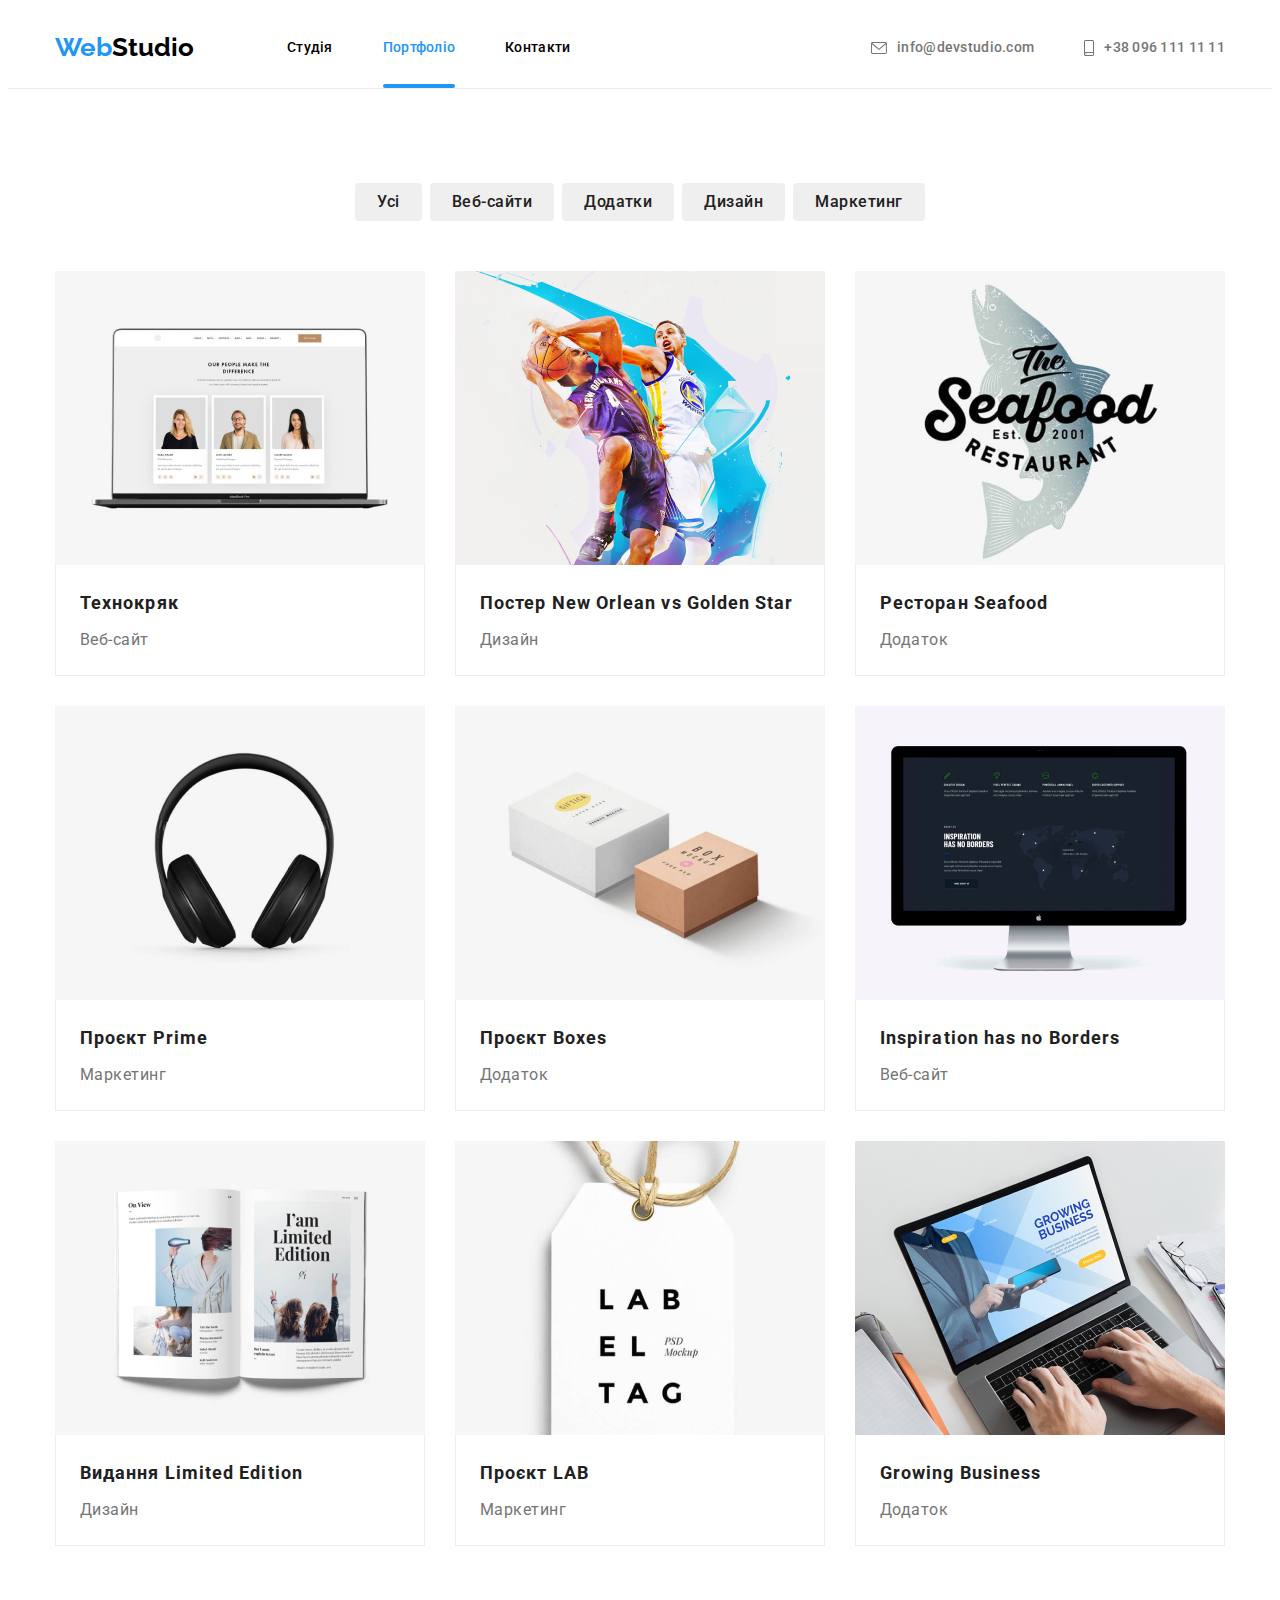
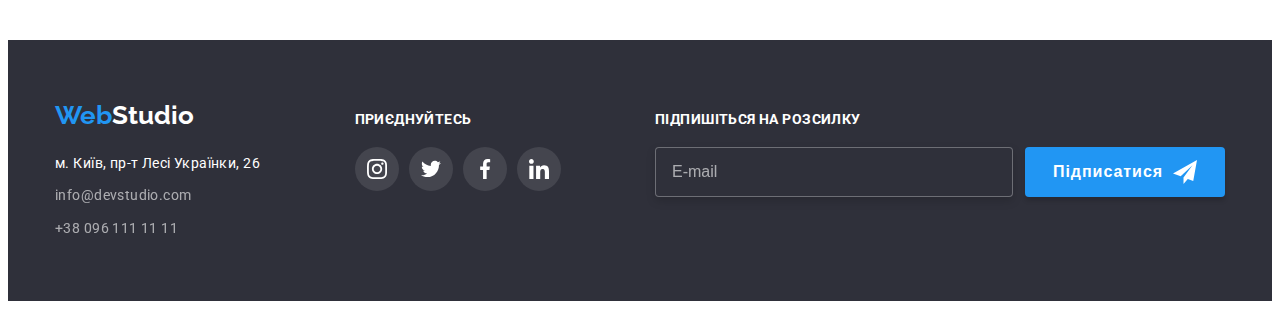
==== portfolio.html @ 4642f6f1 "дз 7" ====
<!DOCTYPE html>
<html lang="uk">
  <head>
    <meta charset="UTF-8" />
    <meta http-equiv="X-UA-Compatible" content="IE=edge" />
    <meta name="viewport" content="width=device-width, initial-scale=1.0" />
    <title>Portfolio</title>
    <link
      href="https://fonts.googleapis.com/css2?family=Raleway:wght@400;500;700;900&family=Roboto:wght@400;500;700;900&display=swap"
      rel="stylesheet"
    />
    <link
      rel="stylesheet"
      href="https://cdnjs.cloudflare.com/ajax/libs/modern-normalize/1.1.0/modern-normalize.min.css"
      integrity="sha512-wpPYUAdjBVSE4KJnH1VR1HeZfpl1ub8YT/NKx4PuQ5NmX2tKuGu6U/JRp5y+Y8XG2tV+wKQpNHVUX03MfMFn9Q=="
      crossorigin="anonymous"
      referrerpolicy="no-referrer"
    />
    <link rel="stylesheet" href="./css/styles.css" />
  </head>
  <body>
    <header class="flex br-header">
      <div class="container header-flex">
        <nav class="flex nav">
          <a class="logo-two" href=""
            ><span class="logo-one">Web</span>Studio</a
          >
          <ul class="flex">
            <li class="studio-flex">
              <a class="studio" href="./index.html">Студія</a>
            </li>
            <li class="studio-flex">
              <a class="portfolio current" href="">Портфоліо</a>
            </li>
            <li class="studio-flex">
              <a class="contacts" href="">Контакти</a>
            </li>
          </ul>
        </nav>
        <ul class="flex">
          <li class="contact">
            <a class="mail" href="mailto:info@devstudio.com"
              ><svg class="envelope" width="16" height="12">
                <use href="./images/symbol-defs.svg#icon-envelope"></use>
              </svg>
              info@devstudio.com</a
            >
          </li>
          <li class="contact">
            <a class="phone" href="tel:+380961111111">
              <svg class="smartphone" width="10" height="16">
                <use href="./images/symbol-defs.svg#icon-smartphone"></use>
              </svg>
              +38 096 111 11 11</a
            >
          </li>
        </ul>
      </div>
    </header>
    <main>
      <section class="section-portfolio">
        <div class="container">
          <h1 class="headlines-one">Перелік можливостей</h1>
          <ul class="portfolio-btn">
            <li>
              <button class="buttons-portfolio one" type="button">Усі</button>
            </li>
            <li>
              <button class="buttons-portfolio two" type="button">
                Веб-сайти
              </button>
            </li>
            <li>
              <button class="buttons-portfolio three" type="button">
                Додатки
              </button>
            </li>
            <li>
              <button class="buttons-portfolio four" type="button">
                Дизайн
              </button>
            </li>
            <li>
              <button class="buttons-portfolio five" type="button">
                Маркетинг
              </button>
            </li>
          </ul>
          <ul class="cards">
            <li>
              <a class="shadow-cards" href="">
                <div class="position-cards">
                  <img src="./images/pj1.jpg" alt="" width="370" />
                  <div class="background-portfolio">
                    <p class="text-portfolio">
                      Ресурс пропонує комплексні пропозиції з різним рівнем
                      функціоналу та сервісів. Все це дозволить відвідувачу
                      отримати вичерпні відомості про компанію чи приватну
                      особу.
                    </p>
                  </div>
                </div>
                <div class="border-cards">
                  <h2 class="headlines-portfolio">Технокряк</h2>
                  <p class="text-blocks">Веб-сайт</p>
                </div>
              </a>
            </li>
            <li>
              <a class="shadow-cards" href="">
                <div class="position-cards">
                  <img src="./images/pj2.jpg" alt="" width="370" />
                  <div class="background-portfolio">
                    <p class="text-portfolio">
                      Ресурс пропонує комплексні пропозиції з різним рівнем
                      функціоналу та сервісів. Все це дозволить відвідувачу
                      отримати вичерпні відомості про компанію чи приватну
                      особу.
                    </p>
                  </div>
                </div>
                <div class="border-cards">
                  <h2 class="headlines-portfolio">
                    Постер New Orlean vs Golden Star
                  </h2>
                  <p class="text-blocks">Дизайн</p>
                </div>
              </a>
            </li>
            <li>
              <a class="shadow-cards" href="">
                <div class="position-cards">
                  <img src="./images/pj3.jpg" alt="" width="370" />
                  <div class="background-portfolio">
                    <p class="text-portfolio">
                      Ресурс пропонує комплексні пропозиції з різним рівнем
                      функціоналу та сервісів. Все це дозволить відвідувачу
                      отримати вичерпні відомості про компанію чи приватну
                      особу.
                    </p>
                  </div>
                </div>
                <div class="border-cards">
                  <h2 class="headlines-portfolio">Ресторан Seafood</h2>
                  <p class="text-blocks">Додаток</p>
                </div>
              </a>
            </li>
            <li>
              <a class="shadow-cards" href="">
                <div class="position-cards">
                  <img src="./images/pj4.jpg" alt="" width="370" />
                  <div class="background-portfolio">
                    <p class="text-portfolio">
                      Ресурс пропонує комплексні пропозиції з різним рівнем
                      функціоналу та сервісів. Все це дозволить відвідувачу
                      отримати вичерпні відомості про компанію чи приватну
                      особу.
                    </p>
                  </div>
                </div>
                <div class="border-cards">
                  <h2 class="headlines-portfolio">Проєкт Prime</h2>
                  <p class="text-blocks">Маркетинг</p>
                </div>
              </a>
            </li>
            <li>
              <a class="shadow-cards" href="">
                <div class="position-cards">
                  <img src="./images/pj5.jpg" alt="" width="370" />
                  <div class="background-portfolio">
                    <p class="text-portfolio">
                      Ресурс пропонує комплексні пропозиції з різним рівнем
                      функціоналу та сервісів. Все це дозволить відвідувачу
                      отримати вичерпні відомості про компанію чи приватну
                      особу.
                    </p>
                  </div>
                </div>
                <div class="border-cards">
                  <h2 class="headlines-portfolio">Проєкт Boxes</h2>
                  <p class="text-blocks">Додаток</p>
                </div>
              </a>
            </li>
            <li>
              <a class="shadow-cards" href="">
                <div class="position-cards">
                  <img src="./images/pj6.jpg" alt="" width="370" />
                  <div class="background-portfolio">
                    <p class="text-portfolio">
                      Ресурс пропонує комплексні пропозиції з різним рівнем
                      функціоналу та сервісів. Все це дозволить відвідувачу
                      отримати вичерпні відомості про компанію чи приватну
                      особу.
                    </p>
                  </div>
                </div>
                <div class="border-cards">
                  <h2 class="headlines-portfolio">
                    Inspiration has no Borders
                  </h2>
                  <p class="text-blocks">Веб-сайт</p>
                </div>
              </a>
            </li>
            <li>
              <a class="shadow-cards" href="">
                <div class="position-cards">
                  <img src="./images/pj7.jpg" alt="" width="370" />
                  <div class="background-portfolio">
                    <p class="text-portfolio">
                      Ресурс пропонує комплексні пропозиції з різним рівнем
                      функціоналу та сервісів. Все це дозволить відвідувачу
                      отримати вичерпні відомості про компанію чи приватну
                      особу.
                    </p>
                  </div>
                </div>
                <div class="border-cards">
                  <h2 class="headlines-portfolio">Видання Limited Edition</h2>
                  <p class="text-blocks">Дизайн</p>
                </div>
              </a>
            </li>
            <li>
              <a class="shadow-cards" href="">
                <div class="position-cards">
                  <img src="./images/pj8.jpg" alt="" width="370" />
                  <div class="background-portfolio">
                    <p class="text-portfolio">
                      Ресурс пропонує комплексні пропозиції з різним рівнем
                      функціоналу та сервісів. Все це дозволить відвідувачу
                      отримати вичерпні відомості про компанію чи приватну
                      особу.
                    </p>
                  </div>
                </div>
                <div class="border-cards">
                  <h2 class="headlines-portfolio">Проєкт LAB</h2>
                  <p class="text-blocks">Маркетинг</p>
                </div>
              </a>
            </li>
            <li>
              <a class="shadow-cards" href="">
                <div class="position-cards">
                  <img src="./images/pj9.jpg" alt="" width="370" />
                  <div class="background-portfolio">
                    <p class="text-portfolio">
                      Ресурс пропонує комплексні пропозиції з різним рівнем
                      функціоналу та сервісів. Все це дозволить відвідувачу
                      отримати вичерпні відомості про компанію чи приватну
                      особу.
                    </p>
                  </div>
                </div>
                <div class="border-cards">
                  <h2 class="headlines-portfolio">Growing Business</h2>
                  <p class="text-blocks">Додаток</p>
                </div>
              </a>
            </li>
          </ul>
        </div>
      </section>
    </main>
    <footer class="dark-fon-two">
      <div class="container footer-box">
        <div>
          <a class="logo-footer flex-footer" href=""
            ><span class="logo-one">Web</span>Studio</a
          >
          <address class="flex-footer">
            <ul>
              <li class="footer-margin">
                <a class="address" href="">м. Київ, пр-т Лесі Українки, 26</a>
              </li>
              <li class="footer-margin">
                <a class="mail-two" href="mailto:info@devstudio.com"
                  >info@devstudio.com</a
                >
              </li>
              <li class="footer-margin">
                <a class="phone-two" href="tel:+380961111111"
                  >+38 096 111 11 11</a
                >
              </li>
            </ul>
          </address>
        </div>
        <div class="flex-footer-two">
          <p class="join">Приєднуйтесь</p>
          <ul class="flex-icon">
            <li class="icon-team">
              <a class="icon-hover" href="">
                <svg class="icon-instagram" width="20" height="20">
                  <use href="./images/symbol-defs.svg#icon-instagram"></use>
                </svg>
              </a>
            </li>
            <li class="icon-team">
              <a class="icon-hover" href="">
                <svg class="icon-instagram" width="20" height="20">
                  <use href="./images/symbol-defs.svg#icon-twitter"></use>
                </svg>
              </a>
            </li>
            <li class="icon-team">
              <a class="icon-hover" href="">
                <svg class="icon-instagram" width="20" height="20">
                  <use href="./images/symbol-defs.svg#icon-facebook"></use>
                </svg>
              </a>
            </li>
            <li class="icon-team">
              <a class="icon-hover" href="">
                <svg class="icon-instagram" width="20" height="20">
                  <use href="./images/symbol-defs.svg#icon-linkedin"></use>
                </svg>
              </a>
            </li>
          </ul>
        </div>
        <div class="form-subscribe">
          <p class="email-headlines">Підпишіться на розсилку</p>
          <form class="form-email">
            <input
              class="input-email"
              type="email"
              name="email"
              required
              placeholder="E-mail"
            />
            <button class="button-email" type="submit">
              Підписатися
              <svg class="icon-email" width="24" height="24">
                <use href="./images/symbol-defs.svg#icon-send"></use>
              </svg>
            </button>
          </form>
        </div>
      </div>
    </footer>
  </body>
</html>
---- css/styles.css ----
:root {
  --dark-fon: #2f303a;
  --logo-one: #2196f3;
  --logo-two: #000000;
  --text-black: #000000;
  --text-white: #ffffff;
  --text-gray: #757575;
  --text-darkgray: #212121;
  --section-team: #f5f4fa;
  --icon-svg: #afb1b8;
}

*,
*::before,
*::after {
  box-sizing: border-box;
}

body {
  font-family: "Roboto", sans-serif;
  background-color: var(--text-white);
}

a {
  text-decoration: none;
}
/*  */
ul {
  list-style: none;
}

h1,
h2,
h3,
h4,
p,
ul {
  margin: 0;
  padding: 0;
}

img {
  display: block;
  max-width: 100%;
  height: auto;
}

.dark-fon {
  padding-top: 200px;
  padding-bottom: 200px;
  background-color: var(--dark-fon);
}

.overlay {
  max-width: 1600px;
  height: 600px;
  margin-right: auto;
  margin-left: auto;
  padding-bottom: 94px;
  background-size: cover;
  background-repeat: no-repeat;
  background-position: center;
  background-image: linear-gradient(to right, #2f303a66, rgba(47, 48, 58, 0.4)),
    url(../images/Imgfon.jpg);
}

.envelope {
  fill: currentColor;
  margin-right: 10px;
}

.smartphone {
  fill: currentColor;
  margin-right: 10px;
}

.section-one {
  padding-top: 94px;
}

.section-two {
  padding-top: 94px;
  padding-bottom: 94px;
}

/* часть логотипа веб-студии */

.logo-one,
.logo-two,
.logo-footer {
  font-family: "Raleway";
  font-weight: 700;
  font-size: 26px;
  line-height: 1.2;
  text-decoration: none;
  color: var(--logo-one);
}

/* часть логотипа веб-студии */
.logo-two {
  display: flex;
  padding-top: 24px;
  padding-bottom: 25px;
  margin-right: 93px;
  color: var(--logo-two);
}

/* шапка страницы */

.container {
  width: 1200px;
  padding-left: 15px;
  padding-right: 15px;
  margin-right: auto;
  margin-left: auto;
}

.header-flex {
  display: flex;
}

.br-header {
  border-bottom: 1px solid #ececec;
}

.flex {
  display: flex;
}
.nav {
  display: flex;
  margin-right: auto;
}

/* навигация сайта */
.studio,
.portfolio,
.contacts,
.mail,
.phone {
  font-weight: 500;
  font-size: 14px;
  line-height: 1.14;
  letter-spacing: 0.02em;
  text-decoration: none;
  color: var(--text-gray);
}

.studio-flex {
  margin-right: 50px;
}
.studio-flex:last-child {
  margin-right: 0;
}

.contact {
  margin-right: 50px;
}
.contact:last-child {
  margin-right: 0;
}

.studio,
.portfolio,
.mail,
.contacts,
.phone {
  display: flex;
  padding-top: 32px;
  padding-bottom: 32px;
}

.studio {
  position: relative;
  color: var(--text);
}

.portfolio {
  position: relative;
  color: var(--text);
}

.contacts {
  color: var(--text);
}
.contacts-flex {
  margin-right: 344px;
}

.mail,
.phone {
  align-items: center;
}

.contact {
  margin-right: 50px;
}

.studio,
.portfolio,
.contacts,
.mail,
.phone {
  transition: color 250ms cubic-bezier(0.4, 0, 0.2, 1);
}

.studio:hover,
.studio:focus,
.portfolio:hover,
.portfolio:focus,
.contacts:hover,
.contacts:focus,
.mail:hover,
.mail:focus,
.phone:hover,
.phone:focus {
  color: var(--logo-one);
}

.phone {
  color: var(--text-gray);
}

/* главный заголовок проекта */
.key-title {
  display: flex;
  justify-content: center;
  font-weight: 900;
  font-size: 44px;
  line-height: 1.36;
  letter-spacing: 0.06em;
  text-align: center;
  text-transform: uppercase;
  width: 696px;
  margin-bottom: 30px;
  margin-left: auto;
  margin-right: auto;
  color: var(--text-white);
}

/*кнопка*/
.button {
  display: block;
  margin-right: auto;
  margin-left: auto;
  width: 216px;
  height: 50px;
  left: 766px;
  top: 432px;
  font-weight: 700;
  font-size: 16px;
  line-height: 1.88;
  border-radius: 4px;
  box-shadow: 0px 4px 4px rgba(0, 0, 0, 0.15);
  color: var(--text-white);
  cursor: pointer;
  padding: 10px 22px;
  border: none;
  background-color: var(--logo-one);

  transition: background-color 250ms cubic-bezier(0.4, 0, 0.2, 1),
    color 250ms cubic-bezier(0.4, 0, 0.2, 1),
    box-shadow 250ms cubic-bezier(0.4, 0, 0.2, 1);
}
.button:hover {
  color: var(--text-white);
  background-color: #188ce8;
}

/* переречень достоинств */

.visually-hidden {
  position: absolute;
  white-space: nowrap;
  width: 1px;
  height: 1px;
  overflow: hidden;
  border: 0;
  padding: 0;
  clip: rect(0 0 0 0);
  clip-path: inset(50%);
  margin: -1px;
}

.headlines {
  font-weight: 700;
  font-size: 14px;
  line-height: 1.14;
  letter-spacing: 0.03em;
  text-transform: uppercase;
  margin-bottom: 10px;
  color: var(--text-darkgray);
}

/*перечень описания достоинств */

.icons {
  display: flex;
  justify-content: center;
  align-items: center;
  width: 270px;
  height: 120px;
  border-radius: 4px;
  margin-bottom: 30px;
  background-color: var(--section-team);
}

.flex-description {
  display: flex;
  /* padding-top: 94px; */
}

.description {
  font-size: 14px;
  line-height: 1.71;
  letter-spacing: 0.03em;
  color: var(--text-gray);
}

.li-description {
  margin-right: 30px;
}
.li-description:last-child {
  margin-right: 0;
}

.flex-work {
  display: flex;
  justify-content: center;
  gap: 30px;
}

.img {
  display: block;
  max-width: 100%;
  height: auto;
}
.img:last-child {
  padding-right: 0;
}

.img-position {
  position: relative;
}

.img-background {
  position: absolute;
  bottom: 0;
  width: 370px;
  height: 70px;
  background: rgba(47, 48, 58, 0.8);
}

.img-text {
  position: absolute;
  display: flex;
  justify-content: center;
  align-items: center;
  font-weight: 700;
  font-size: 14px;
  line-height: 1.14;
  text-align: center;
  letter-spacing: 0.03em;
  text-transform: uppercase;
  color: var(--text-white);
}

/*заголовки "чем занимаемся" и "наша команда" */
.headlines-two {
  font-weight: 700;
  font-size: 36px;
  line-height: 1.16;
  text-align: center;
  letter-spacing: 0.03em;
  margin-bottom: 50px;
  color: var(--text-darkgray);
}

/* НАША КОМАНДА*/

.flex-team {
  display: flex;
  justify-content: center;
}

.section-team {
  padding-top: 94px;
  padding-bottom: 94px;
  background-color: var(--section-team);
}

/*блоки членов команды */
.block {
  box-shadow: 0px 1px 3px rgba(0, 0, 0, 0.12), 0px 1px 1px rgba(0, 0, 0, 0.14),
    0px 2px 1px rgba(0, 0, 0, 0.2);
  border-radius: 0px 0px 4px 4px;
  background-color: var(--text-white);
  margin-right: 30px;
}
.block:last-child {
  margin-right: 0;
}

/* имена команды */
.name {
  font-weight: 500;
  font-size: 16px;
  line-height: 1.18;
  text-align: center;
  letter-spacing: 0.03em;
  padding-top: 30px;
  margin-bottom: 10px;
  color: var(--text-darkgray);
}

/* кем работают */
.name-work {
  font-size: 16px;
  line-height: 1.18;
  text-align: center;
  letter-spacing: 0.03em;
  margin-bottom: 16px;
  color: var(--text-gray);
}

.flex-icon-one {
  display: flex;
  justify-content: center;
  padding-bottom: 30px;
  gap: 10px;
}

.flex-icon {
  display: flex;
  gap: 10px;
}

.icon-team {
  width: 44px;
  height: 44px;
}

.icon-hover-one {
  display: flex;
  justify-content: center;
  align-items: center;
  width: 100%;
  height: 100%;
  border-radius: 50%;
  fill: currentColor;
  color: var(--icon-svg);
  transition: background-color 250ms cubic-bezier(0.4, 0, 0.2, 1),
    color 250ms cubic-bezier(0.4, 0, 0.2, 1);
}

.icon-hover-one:hover,
.icon-hover-one:focus {
  color: var(--text-white);
  background-color: var(--logo-one);
}

.icon-hover {
  display: flex;
  justify-content: center;
  align-items: center;
  width: 100%;
  height: 100%;
  border-radius: 50%;
  fill: currentColor;
  color: var(--text-white);
  background: rgba(255, 255, 255, 0.1);

  transition: background-color 250ms cubic-bezier(0.4, 0, 0.2, 1);
}

.icon-hover:hover,
.icon-hover:focus {
  background-color: var(--logo-one);
}

.clients-flex {
  display: flex;
  gap: 30px;
}

.section-svg {
  padding-top: 90px;
  padding-bottom: 93px;
}

.standing-clients {
  font-weight: 700;
  font-size: 36px;
  line-height: 1.17;
  text-align: center;
  letter-spacing: 0.03em;
  margin-bottom: 50px;
}

.clients-hover {
  display: flex;
  justify-content: center;
  align-items: center;
  width: 170px;
  height: 92px;
  border: 1px solid var(--icon-svg);
  border-radius: 4px;
  color: var(--icon-svg);
  fill: currentColor;

  transition: border-color 250ms cubic-bezier(0.4, 0, 0.2, 1),
    color 250ms cubic-bezier(0.4, 0, 0.2, 1);
}

.clients-hover:hover,
.clients-hover:focus {
  border-color: var(--logo-one);
  color: var(--logo-one);
}

/* ФУТЕР */

.logo-footer {
  margin-bottom: 20px;
  color: var(--text-white);
}

.dark-fon-two {
  background-color: var(--dark-fon);
  padding-top: 60px;
  padding-bottom: 60px;
}

.flex-footer {
  display: flex;
  justify-self: start;
}

.flex-footer-two {
  margin-left: auto;
}

.footer-box {
  display: flex;
  align-items: baseline;
}

.footer-margin {
  margin-bottom: 9px;
}
.footer-margin:last-child {
  margin-bottom: 0;
}

/* текст футера*/

/* адресс */
.address {
  color: var(--text-white);
}

.mail-two,
.phone-two {
  color: var(--text-white);
  opacity: 0.6;
}

.address:hover,
.address:focus,
.mail-two:hover,
.mail-two:focus,
.phone-two:hover,
.phone-two:focus {
  color: var(--logo-one);
}

.address,
.mail-two,
.phone-two {
  font-style: normal;
  font-size: 14px;
  line-height: 1.71;
  letter-spacing: 0.03em;

  transition: color 250ms cubic-bezier(0.4, 0, 0.2, 1);
}

.join {
  font-weight: 700;
  font-size: 14px;
  margin-bottom: 20px;
  line-height: 16px;
  letter-spacing: 0.03em;
  text-transform: uppercase;
  color: var(--text-white);
}

/* ЭЛЕМЕНТЫ СТРАНИЦЫ ПОРТФОЛИО! */

/* заголовки блоков */

.headlines-one {
  position: absolute;
  white-space: nowrap;
  width: 1px;
  height: 1px;
  overflow: hidden;
  border: 0;
  padding: 0;
  clip: rect(0 0 0 0);
  clip-path: inset(50%);
  margin: -1px;
}

.headlines-portfolio {
  font-weight: 700;
  font-size: 18px;
  line-height: 2;
  letter-spacing: 0.06em;
  text-decoration: none;
  margin-bottom: 4px;
  color: var(--text-darkgray);
}

.section-portfolio {
  padding-top: 94px;
  padding-bottom: 94px;
}

/* кнопки порфтолио */

.buttons-portfolio {
  font-family: inherit;
  font-weight: 500;
  font-size: 16px;
  line-height: 1.62;
  letter-spacing: 0.03em;
  padding: 6px 22px;
  cursor: pointer;
  border: none;
  border-radius: 4px;
  color: var(--text-darkgray);
  transition: color 250ms cubic-bezier(0.4, 0, 0.2, 1),
    background-color 250ms cubic-bezier(0.4, 0, 0.2, 1),
    box-shadow 250ms cubic-bezier(0.4, 0, 0.2, 1);
}

.buttons-portfolio:hover,
.buttons-portfolio:focus {
  color: var(--text-white);
  background-color: var(--logo-one);
  box-shadow: 0px 1px 1px rgba(0, 0, 0, 0.12), 0px 4px 4px rgba(0, 0, 0, 0.06),
    1px 4px 6px rgba(0, 0, 0, 0.16);
}

.portfolio-btn {
  display: flex;
  justify-content: center;
  gap: 8px;
  margin-bottom: 50px;
}

/* текст блоков */

.text-blocks {
  font-size: 16px;
  line-height: 1.88;
  letter-spacing: 0.03em;
  color: var(--text-gray);
}

.current {
  color: var(--logo-one);
}

.current::after {
  content: "";
  position: absolute;
  width: 100%;
  height: 4px;
  top: 76px;
  background: var(--logo-one);
  border-radius: 2px;
}

.cards {
  display: flex;
  flex-wrap: wrap;
  gap: 30px;
}

.background-portfolio {
  position: absolute;
  left: 0;
  top: 0;
  width: 100%;
  height: 100%;
  background: rgba(33, 150, 243, 0.9);
  transform: translateY(101%);
  transition: transform 250ms cubic-bezier(0.4, 0, 0.2, 1);
}

.text-portfolio {
  position: absolute;
  padding: 63px 24px;
  font-weight: 400;
  font-size: 18px;
  line-height: 1.56;
  letter-spacing: 0.03em;
  color: var(--text-white);
}

.shadow-cards:hover .background-portfolio,
.shadow-cards:focus .background-portfolio {
  transform: translateY(0);
}

.position-cards {
  position: relative;
  overflow: hidden;
}

.shadow-cards {
  display: block;
  transition: box-shadow 250ms cubic-bezier(0.4, 0, 0.2, 1);
}

.shadow-cards:hover,
.shadow-cards:focus {
  box-shadow: 0px 1px 1px rgba(0, 0, 0, 0.12), 0px 4px 4px rgba(0, 0, 0, 0.06),
    1px 4px 6px rgba(0, 0, 0, 0.16);
}

.border-cards {
  border-right: 1px solid #eeeeee;
  border-left: 1px solid #eeeeee;
  border-bottom: 1px solid #eeeeee;
  padding: 20px 24px;
}

/* /* 
Модальное окно */
.backdrop {
  position: fixed;
  top: 0;
  left: 0;
  z-index: 100;
  width: 100%;
  height: 100%;
  background: rgba(0, 0, 0, 0.2);
  transition: opacity 250ms cubic-bezier(0.4, 0, 0.2, 1),
    visibility 250ms cubic-bezier(0.4, 0, 0.2, 1);
}

.backdrop.is-hidden {
  visibility: hidden;
  opacity: 0;
  pointer-events: none;
}

.modal {
  position: absolute;
  top: 50%;
  left: 50%;
  transform: translate(-50%, -50%);
  width: 528px;
  height: 581px;
  padding: 40px;
  background: var(--text-white);
  box-shadow: 0px 1px 3px rgba(0, 0, 0, 0.12), 0px 1px 1px rgba(0, 0, 0, 0.14),
    0px 2px 1px rgba(0, 0, 0, 0.2);
  border-radius: 4px;
}

.button-modal {
  position: absolute;
  top: 8px;
  right: 8px;
  display: flex;
  align-items: center;
  justify-content: center;
  width: 30px;
  height: 30px;
  border-radius: 50%;
  padding: 0;
  background: #ffffff;
  border: 1px solid rgba(0, 0, 0, 0.1);
}

.svg-icon-close {
  cursor: pointer;
  transition: fill 250ms cubic-bezier(0.4, 0, 0.2, 1);
}

.svg-icon-close:hover {
  fill: var(--logo-one);
}

/* Контент модального окна */

.modal-headlines {
  font-weight: 700;
  font-size: 20px;
  line-height: 1.15;
  text-align: center;
  letter-spacing: 0.03em;
  color: var(--text-darkgray);
  margin-bottom: 12px;
}

.form-modal {
  display: flex;
  flex-direction: column;
}

.modal-icon {
  position: relative;
  display: block;
}

.modal-icon-svg {
  position: absolute;
  top: 50%;
  left: 12px;
  transform: translateY(-50%);
  transition: fill 250ms cubic-bezier(0.4, 0, 0.2, 1);
}

.modal-input {
  display: flex;
  width: 100%;
  height: 40px;
  padding-left: 42px;

  border: 1px solid rgba(33, 33, 33, 0.2);
  border-radius: 4px;

  transition: border 250ms cubic-bezier(0.4, 0, 0.2, 1);
}

.modal-input:focus + .modal-icon-svg {
  fill: var(--logo-one);
}

.modal-input:focus {
  border-color: var(--logo-one);
  outline: none;
}

.modal-label {
  margin-bottom: 10px;
}

.modal-label-last {
  margin-bottom: 20px;
}

.name-form {
  display: block;
  font-weight: 400;
  font-size: 12px;
  line-height: 1.16;
  letter-spacing: 0.01em;
  margin-bottom: 4px;
  color: var(--text-gray);
}

.textarea {
  display: flex;
  width: 100%;
  height: 120px;
  resize: none;
  padding: 12px 16px;

  border: 1px solid rgba(33, 33, 33, 0.2);
  border-radius: 4px;

  transition: border 250ms cubic-bezier(0.4, 0, 0.2, 1);
}

.textarea:focus {
  border-color: var(--logo-one);
  outline: none;
}

.textarea::placeholder {
  color: rgba(117, 117, 117, 0.5);
}

.checkbox {
  margin: 0 auto;
  margin-bottom: 30px;
  font-style: normal;
  font-weight: 400;
  font-size: 12px;
  line-height: 1.16;
  letter-spacing: 0.03em;
  color: var(--text-gray);
}

.input-chekbox:checked + .modal-icon-checkbox {
  background-color: var(--logo-one);
}

.input-chekbox:checked + .modal-icon-checkbox .modal-icon-two {
  display: block;
}

.modal-icon-checkbox {
  width: 16px;
  height: 15px;
  cursor: pointer;
  border-radius: 2px;
  margin-right: 7px;
  box-shadow: 0 0 0 2px;
}

.input-chekbox {
  position: absolute;
  appearance: none;
}

.input-chekbox:focus + .modal-icon-checkbox {
  box-shadow: 0 0 0 1px;
}

.label-chekbox {
  display: flex;
  align-items: center;
  font-style: normal;
  font-weight: 400;
  font-size: 14px;
  line-height: 1.71;
  letter-spacing: 0.03em;
  color: #757575;
}

.modal-icon-two {
  display: none;
  fill: #000000;
}

.treaty {
  color: var(--logo-one);
  margin-left: 5px;
}

.button-submit-modal {
  width: 200px;
  height: 50px;
  background: #188ce8;
  box-shadow: 0px 4px 4px rgba(0, 0, 0, 0.15);
  border-radius: 4px;
  border: none;
  cursor: pointer;

  font-weight: 700;
  font-size: 16px;
  line-height: 1.88;
  align-self: center;
  letter-spacing: 0.06em;
  color: var(--text-white);
}

/* Форма подписки на почту */

.form-subscribe {
  margin-left: auto;
}

.email-headlines {
  font-weight: 700;
  font-size: 14px;
  line-height: 16px;
  letter-spacing: 0.03em;
  margin-bottom: 20px;
  text-transform: uppercase;
  color: var(--text-white);
}

.form-email {
  display: flex;
  align-content: flex-start;
}

.form-email::placeholder {
  color: rgba(255, 255, 255, 0.6);
}

.input-email {
  width: 358px;
  height: 50px;
  margin-right: 12px;
  border: 1px solid rgba(255, 255, 255, 0.3);
  filter: drop-shadow(0px 4px 4px rgba(0, 0, 0, 0.15));
  border-radius: 4px;
  padding-left: 16px;
  background-color: var(--dark-fon);
  color: var(--text-white);
  transition: border 250ms cubic-bezier(0.4, 0, 0.2, 1);
}

.input-email:focus {
  border-color: var(--logo-one);
  outline: none;
}

.button-email {
  width: 200px;
  height: 50px;
  background: #2196f3;
  box-shadow: 0px 4px 4px rgba(0, 0, 0, 0.15);
  border-radius: 4px;
  font-weight: 700;
  font-size: 16px;
  line-height: 1.88;
  padding-left: 28px;
  border: none;
  cursor: pointer;

  display: flex;
  align-items: center;
  text-align: center;
  letter-spacing: 0.06em;
  color: var(--text-white);
}

.icon-email {
  margin-left: 10px;
}

.input-email::placeholder {
  font-weight: 400;
  font-size: 16px;
  line-height: 1.25;
  color: rgba(255, 255, 255, 0.6);
}
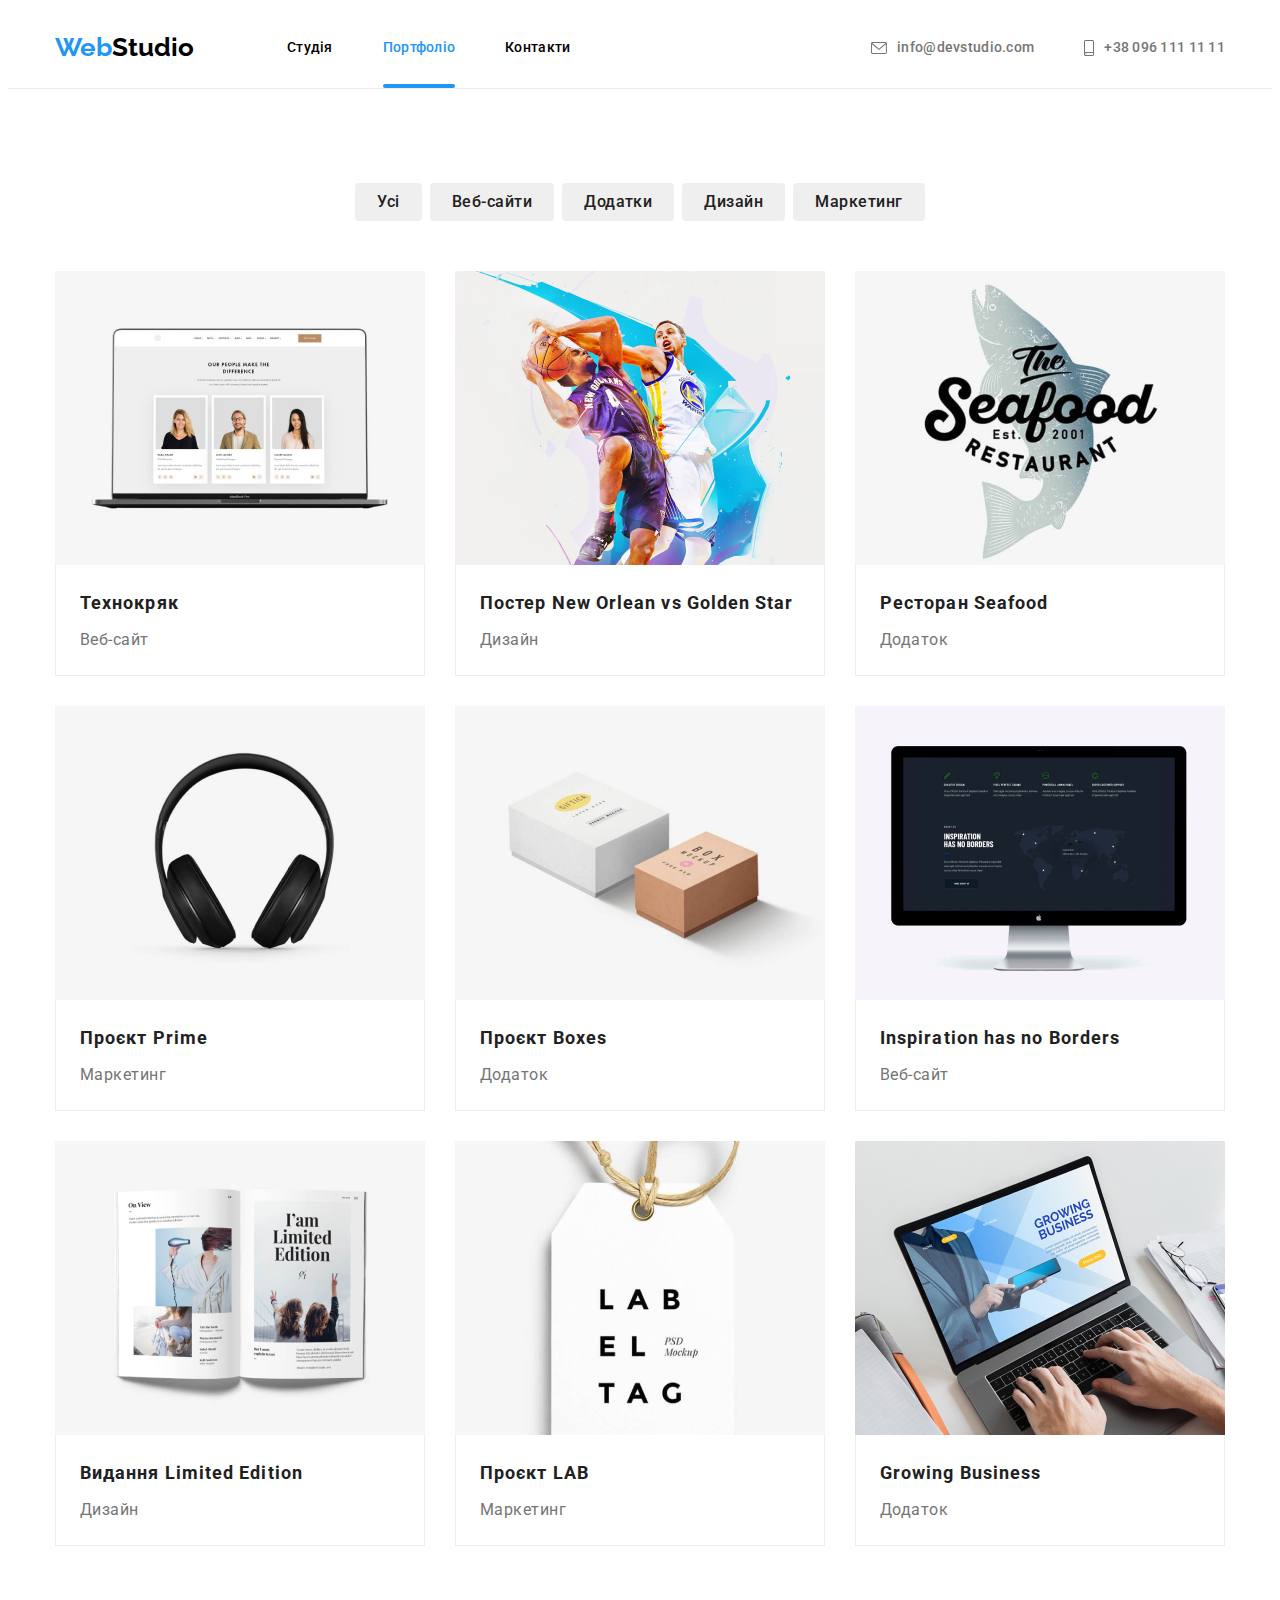
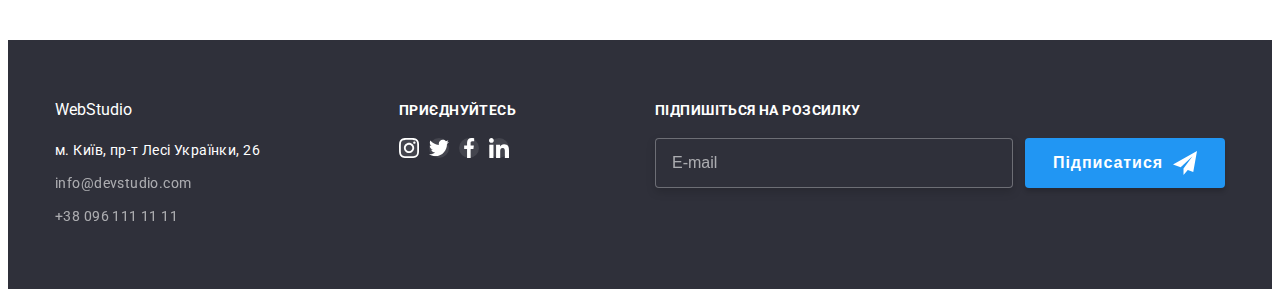
==== commit f1567425: "правки" ====
--- a/portfolio.html
+++ b/portfolio.html
@@ -19,36 +19,38 @@
     <link rel="stylesheet" href="./css/styles.css" />
   </head>
   <body>
-    <header class="flex br-header">
-      <div class="container header-flex">
-        <nav class="flex nav">
-          <a class="logo-two" href=""
-            ><span class="logo-one">Web</span>Studio</a
+    <header class="header">
+      <div class="container container__flex">
+        <nav class="navigation container__margin-r">
+          <a class="logo logo__header logo_dark navigation__margin-r" href=""
+            ><span class="logo_accent">Web</span>Studio</a
           >
-          <ul class="flex">
-            <li class="studio-flex">
-              <a class="studio" href="./index.html">Студія</a>
-            </li>
-            <li class="studio-flex">
-              <a class="portfolio current" href="">Портфоліо</a>
-            </li>
-            <li class="studio-flex">
-              <a class="contacts" href="">Контакти</a>
+          <ul class="navigation__list">
+            <li class="navigation__item">
+              <a class="navigation__link" href="./index.html">Студія</a>
+            </li>
+            <li class="navigation__item">
+              <a class="navigation__link navigation__link_current" href=""
+                >Портфоліо</a
+              >
+            </li>
+            <li class="navigation__item">
+              <a class="navigation__link" href="">Контакти</a>
             </li>
           </ul>
         </nav>
-        <ul class="flex">
-          <li class="contact">
-            <a class="mail" href="mailto:info@devstudio.com"
-              ><svg class="envelope" width="16" height="12">
+        <ul class="header-contacts">
+          <li class="header-contacts__margin-r">
+            <a class="header-contacts__link" href="mailto:info@devstudio.com"
+              ><svg class="header-contacts__icon" width="16" height="12">
                 <use href="./images/symbol-defs.svg#icon-envelope"></use>
               </svg>
               info@devstudio.com</a
             >
           </li>
-          <li class="contact">
-            <a class="phone" href="tel:+380961111111">
-              <svg class="smartphone" width="10" height="16">
+          <li>
+            <a class="header-contacts__link" href="tel:+380961111111">
+              <svg class="header-contacts__icon" width="10" height="16">
                 <use href="./images/symbol-defs.svg#icon-smartphone"></use>
               </svg>
               +38 096 111 11 11</a
--- a/css/styles.css
+++ b/css/styles.css
@@ -64,19 +64,9 @@
     url(../images/Imgfon.jpg);
 }
 
-.envelope {
-  fill: currentColor;
-  margin-right: 10px;
-}
-
-.smartphone {
-  fill: currentColor;
-  margin-right: 10px;
-}
-
-.section-one {
+/* .section-excellence {
   padding-top: 94px;
-}
+} */
 
 .section-two {
   padding-top: 94px;
@@ -85,27 +75,31 @@
 
 /* часть логотипа веб-студии */
 
-.logo-one,
-.logo-two,
-.logo-footer {
+.logo {
   font-family: "Raleway";
   font-weight: 700;
   font-size: 26px;
   line-height: 1.2;
   text-decoration: none;
-  color: var(--logo-one);
-}
-
-/* часть логотипа веб-студии */
-.logo-two {
+}
+
+.logo__header {
   display: flex;
   padding-top: 24px;
   padding-bottom: 25px;
+}
+
+.navigation__margin-r {
   margin-right: 93px;
+}
+
+.logo_dark {
   color: var(--logo-two);
 }
 
-/* шапка страницы */
+.logo_accent {
+  color: var(--logo-one);
+}
 
 .container {
   width: 1200px;
@@ -115,109 +109,122 @@
   margin-left: auto;
 }
 
-.header-flex {
-  display: flex;
-}
-
-.br-header {
+.container__flex {
+  display: flex;
+}
+
+.header {
+  display: flex;
   border-bottom: 1px solid #ececec;
 }
 
-.flex {
-  display: flex;
-}
-.nav {
-  display: flex;
+.header-contacts {
+  display: flex;
+}
+
+.header-contacts__margin-r {
+  margin-right: 50px;
+}
+
+.navigation {
+  display: flex;
+}
+
+.container__margin-r {
   margin-right: auto;
 }
 
-/* навигация сайта */
-.studio,
-.portfolio,
-.contacts,
-.mail,
-.phone {
+.navigation__list {
+  display: flex;
+}
+
+.header-contacts__link {
   font-weight: 500;
   font-size: 14px;
   line-height: 1.14;
   letter-spacing: 0.02em;
   text-decoration: none;
   color: var(--text-gray);
-}
-
-.studio-flex {
-  margin-right: 50px;
-}
-.studio-flex:last-child {
-  margin-right: 0;
-}
-
-.contact {
-  margin-right: 50px;
-}
-.contact:last-child {
-  margin-right: 0;
-}
-
-.studio,
-.portfolio,
-.mail,
-.contacts,
-.phone {
+  transition: color 250ms cubic-bezier(0.4, 0, 0.2, 1);
   display: flex;
   padding-top: 32px;
   padding-bottom: 32px;
-}
-
-.studio {
+  align-items: center;
+}
+
+.header-contacts__link:hover,
+.header-contacts__link:focus {
+  color: var(--logo-one);
+}
+
+.header-contacts__link {
+  font-weight: 500;
+  font-size: 14px;
+  line-height: 1.14;
+  letter-spacing: 0.02em;
+  text-decoration: none;
+  color: var(--text-gray);
+  display: flex;
+  align-items: center;
+  padding-top: 32px;
+  padding-bottom: 32px;
+  color: var(--text-gray);
+  transition: color 250ms cubic-bezier(0.4, 0, 0.2, 1);
+}
+
+.header-contacts__link:hover,
+.header-contacts__link:focus {
+  color: var(--logo-one);
+}
+
+.header-contacts__icon {
+  fill: currentColor;
+  margin-right: 10px;
+}
+
+.navigation__item {
+  display: flex;
+  margin-right: 50px;
+}
+.navigation__item:last-child {
+  margin-right: 0;
+}
+
+.navigation__link {
+  display: flex;
+  padding-top: 32px;
+  padding-bottom: 32px;
+  font-weight: 500;
+  font-size: 14px;
+  line-height: 1.14;
+  letter-spacing: 0.02em;
+  text-decoration: none;
+  color: var(--text);
   position: relative;
-  color: var(--text);
-}
-
-.portfolio {
-  position: relative;
-  color: var(--text);
+  transition: color 250ms cubic-bezier(0.4, 0, 0.2, 1);
+}
+
+.navigation__link_current::after {
+  content: "";
+  position: absolute;
+  width: 100%;
+  height: 4px;
+  top: 76px;
+  background: var(--logo-one);
+  border-radius: 2px;
+}
+
+.navigation__link_current {
+  color: var(--logo-one);
+}
+
+.navigation__link:hover,
+.navigation__link:focus {
+  color: var(--logo-one);
 }
 
 .contacts {
   color: var(--text);
-}
-.contacts-flex {
-  margin-right: 344px;
-}
-
-.mail,
-.phone {
-  align-items: center;
-}
-
-.contact {
-  margin-right: 50px;
-}
-
-.studio,
-.portfolio,
-.contacts,
-.mail,
-.phone {
-  transition: color 250ms cubic-bezier(0.4, 0, 0.2, 1);
-}
-
-.studio:hover,
-.studio:focus,
-.portfolio:hover,
-.portfolio:focus,
-.contacts:hover,
-.contacts:focus,
-.mail:hover,
-.mail:focus,
-.phone:hover,
-.phone:focus {
-  color: var(--logo-one);
-}
-
-.phone {
-  color: var(--text-gray);
 }
 
 /* главный заголовок проекта */
@@ -266,6 +273,12 @@
   background-color: #188ce8;
 }
 
+.flex-work {
+  display: flex;
+  justify-content: center;
+  gap: 30px;
+}
+
 /* переречень достоинств */
 
 .visually-hidden {
@@ -281,7 +294,7 @@
   margin: -1px;
 }
 
-.headlines {
+.excellence__headlines {
   font-weight: 700;
   font-size: 14px;
   line-height: 1.14;
@@ -291,9 +304,7 @@
   color: var(--text-darkgray);
 }
 
-/*перечень описания достоинств */
-
-.icons {
+.excellence__icons {
   display: flex;
   justify-content: center;
   align-items: center;
@@ -304,24 +315,29 @@
   background-color: var(--section-team);
 }
 
-.flex-description {
-  display: flex;
-  /* padding-top: 94px; */
-}
-
-.description {
+.excellence {
+  padding-top: 94px;
+}
+
+.excellence__list {
+  display: flex;
+}
+
+.excellence__text {
   font-size: 14px;
   line-height: 1.71;
   letter-spacing: 0.03em;
   color: var(--text-gray);
 }
 
-.li-description {
+.excellence__description {
   margin-right: 30px;
 }
-.li-description:last-child {
+.excellence__description:last-child {
   margin-right: 0;
 }
+
+/* Чем занимаемся */
 
 .flex-work {
   display: flex;
@@ -364,7 +380,8 @@
   color: var(--text-white);
 }
 
-/*заголовки "чем занимаемся" и "наша команда" */
+/* заголовки "чем занимаемся" */
+
 .headlines-two {
   font-weight: 700;
   font-size: 36px;
@@ -377,31 +394,41 @@
 
 /* НАША КОМАНДА*/
 
-.flex-team {
-  display: flex;
-  justify-content: center;
-}
-
-.section-team {
+.team {
   padding-top: 94px;
   padding-bottom: 94px;
   background-color: var(--section-team);
 }
 
-/*блоки членов команды */
-.block {
-  box-shadow: 0px 1px 3px rgba(0, 0, 0, 0.12), 0px 1px 1px rgba(0, 0, 0, 0.14),
-    0px 2px 1px rgba(0, 0, 0, 0.2);
+.team__headline {
+  font-weight: 700;
+  font-size: 36px;
+  line-height: 1.16;
+  text-align: center;
+  letter-spacing: 0.03em;
+  margin-bottom: 50px;
+  color: var(--text-darkgray);
+}
+
+.team__list {
+  display: flex;
+  justify-content: center;
+}
+
+.team__block {
+  box-shadow: 0px 1px 3px rgb(0 0 0 / 12%), 0px 1px 1px rgb(0 0 0 / 14%),
+    0px 2px 1px rgb(0 0 0 / 20%);
   border-radius: 0px 0px 4px 4px;
   background-color: var(--text-white);
   margin-right: 30px;
 }
-.block:last-child {
+
+.team__block:last-child {
   margin-right: 0;
 }
 
 /* имена команды */
-.name {
+.team__name {
   font-weight: 500;
   font-size: 16px;
   line-height: 1.18;
@@ -413,7 +440,7 @@
 }
 
 /* кем работают */
-.name-work {
+.team__work {
   font-size: 16px;
   line-height: 1.18;
   text-align: center;
@@ -422,24 +449,19 @@
   color: var(--text-gray);
 }
 
-.flex-icon-one {
+.team__social-networks {
   display: flex;
   justify-content: center;
   padding-bottom: 30px;
   gap: 10px;
 }
 
-.flex-icon {
-  display: flex;
-  gap: 10px;
-}
-
-.icon-team {
+.team__icon {
   width: 44px;
   height: 44px;
 }
 
-.icon-hover-one {
+.team__link-icon {
   display: flex;
   justify-content: center;
   align-items: center;
@@ -452,11 +474,13 @@
     color 250ms cubic-bezier(0.4, 0, 0.2, 1);
 }
 
-.icon-hover-one:hover,
-.icon-hover-one:focus {
+.team__link-icon:hover,
+.team__link-icon:focus {
   color: var(--text-white);
   background-color: var(--logo-one);
 }
+
+/* конец блока команды */
 
 .icon-hover {
   display: flex;
@@ -518,6 +542,11 @@
 }
 
 /* ФУТЕР */
+
+.flex-icon {
+  display: flex;
+  gap: 10px;
+}
 
 .logo-footer {
   margin-bottom: 20px;
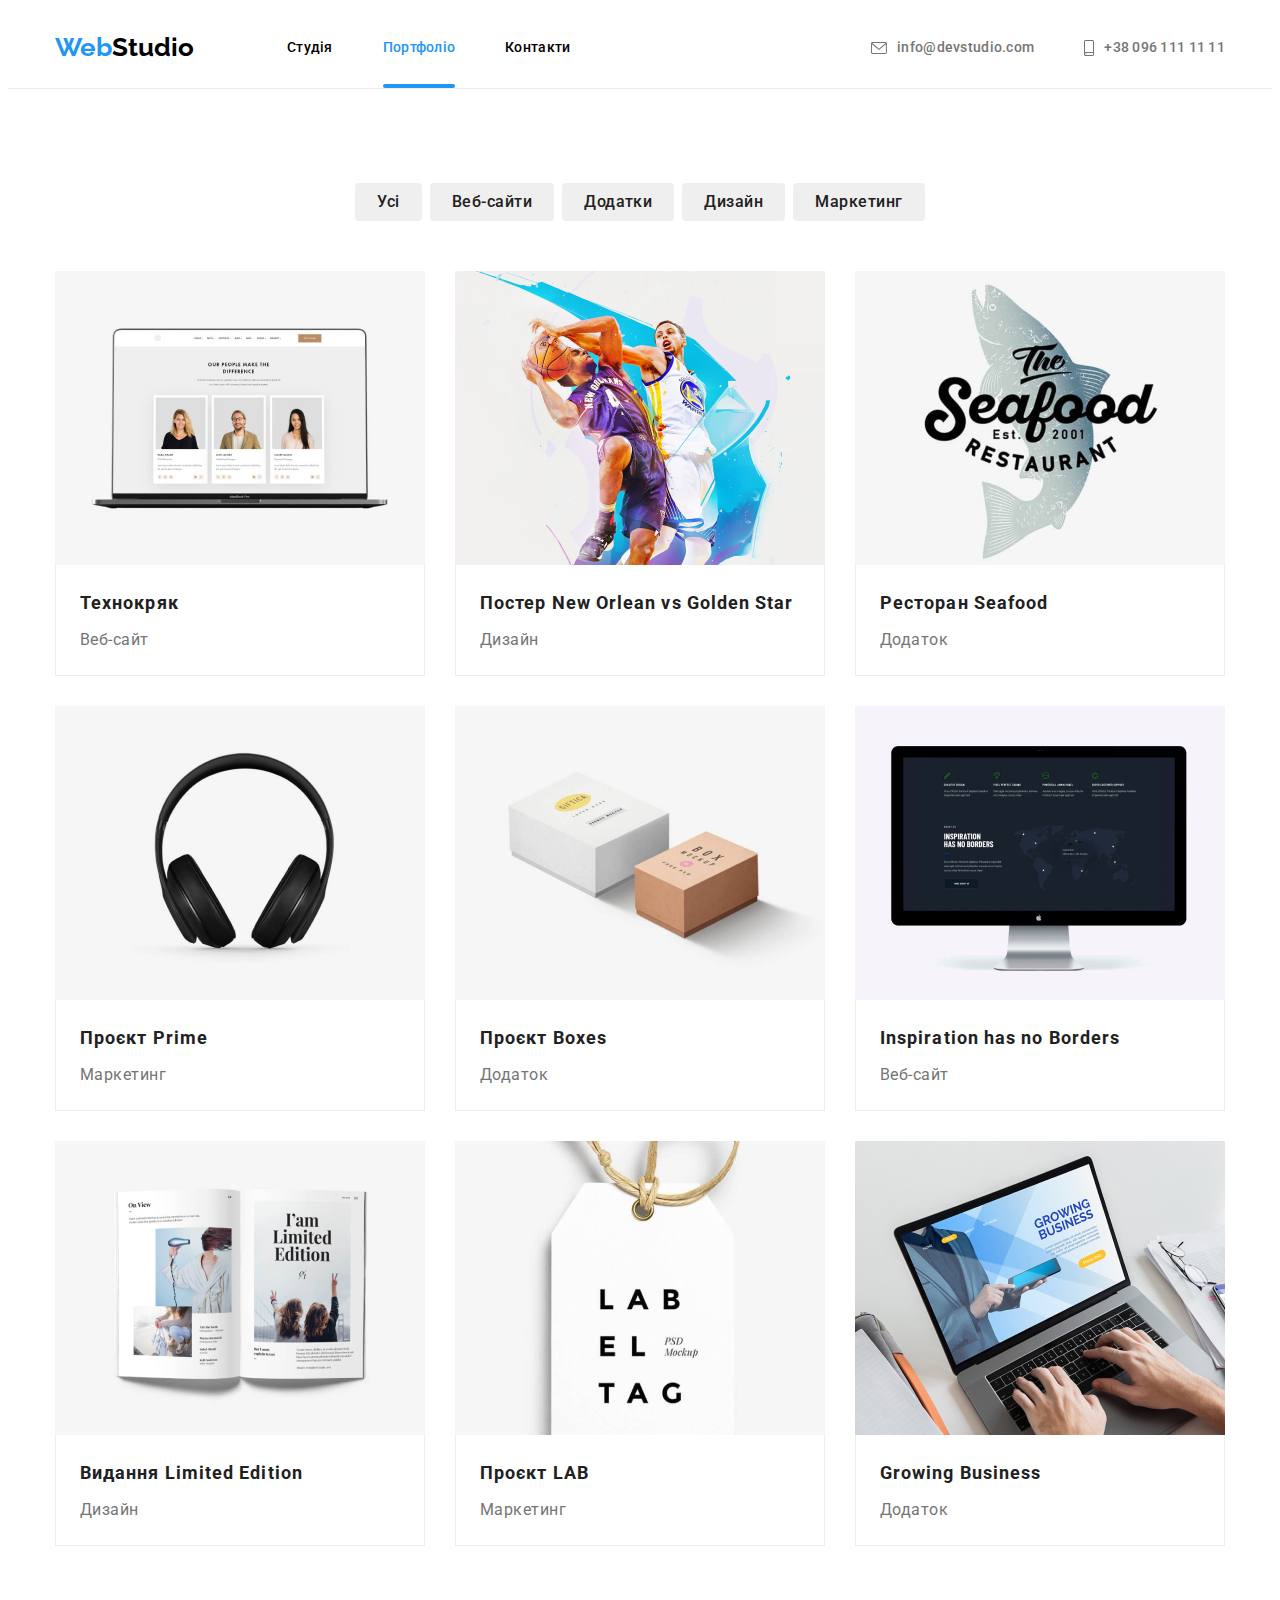
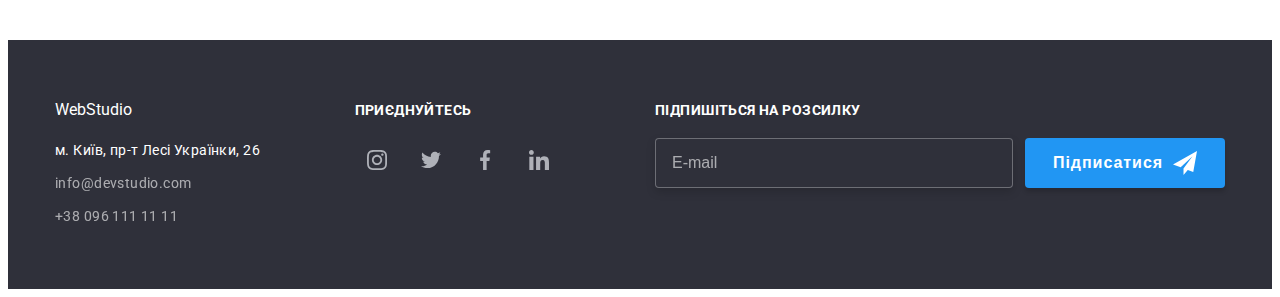
==== commit f3719eea: "дз" ====
--- a/portfolio.html
+++ b/portfolio.html
@@ -295,29 +295,29 @@
         <div class="flex-footer-two">
           <p class="join">Приєднуйтесь</p>
           <ul class="flex-icon">
-            <li class="icon-team">
-              <a class="icon-hover" href="">
+            <li class="team__icon">
+              <a class="team__link-icon" href="">
                 <svg class="icon-instagram" width="20" height="20">
                   <use href="./images/symbol-defs.svg#icon-instagram"></use>
                 </svg>
               </a>
             </li>
-            <li class="icon-team">
-              <a class="icon-hover" href="">
+            <li class="team__icon">
+              <a class="team__link-icon" href="">
                 <svg class="icon-instagram" width="20" height="20">
                   <use href="./images/symbol-defs.svg#icon-twitter"></use>
                 </svg>
               </a>
             </li>
-            <li class="icon-team">
-              <a class="icon-hover" href="">
+            <li class="team__icon">
+              <a class="team__link-icon" href="">
                 <svg class="icon-instagram" width="20" height="20">
                   <use href="./images/symbol-defs.svg#icon-facebook"></use>
                 </svg>
               </a>
             </li>
-            <li class="icon-team">
-              <a class="icon-hover" href="">
+            <li class="team__icon">
+              <a class="team__link-icon" href="">
                 <svg class="icon-instagram" width="20" height="20">
                   <use href="./images/symbol-defs.svg#icon-linkedin"></use>
                 </svg>
